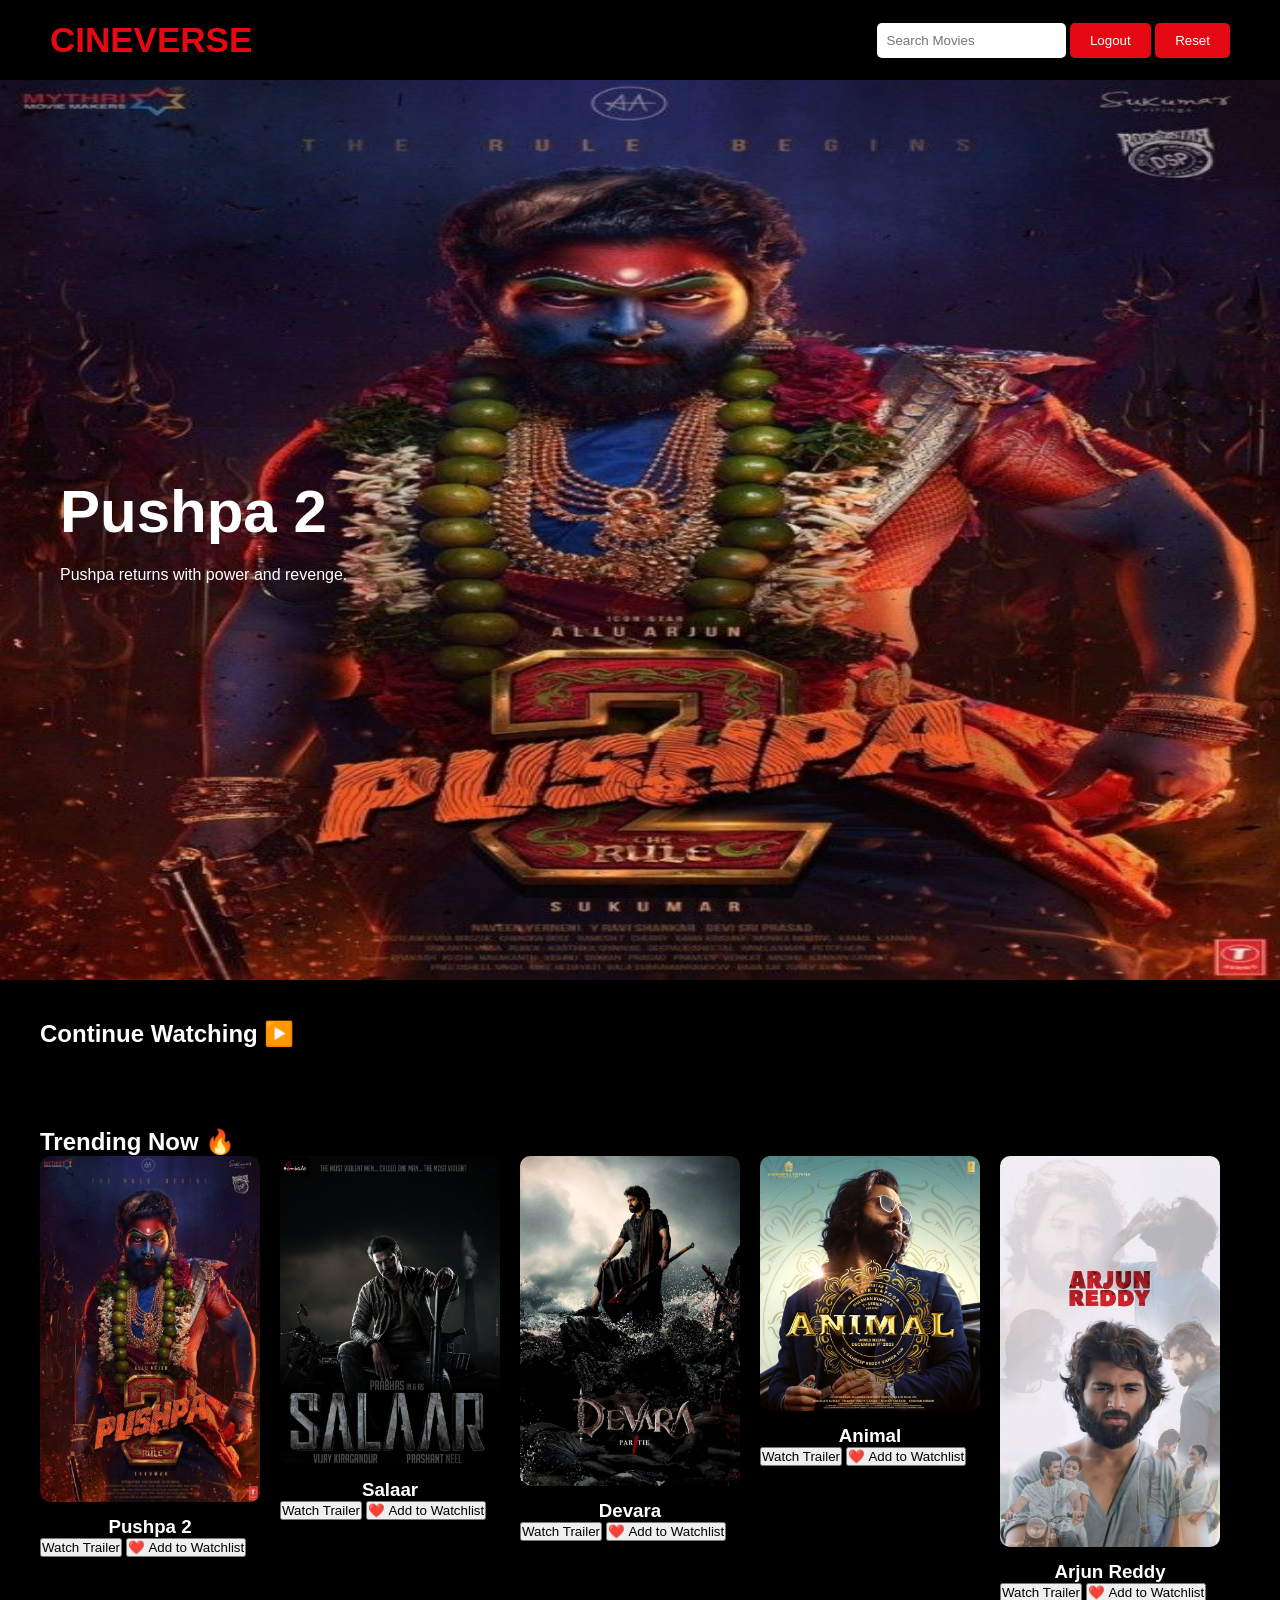
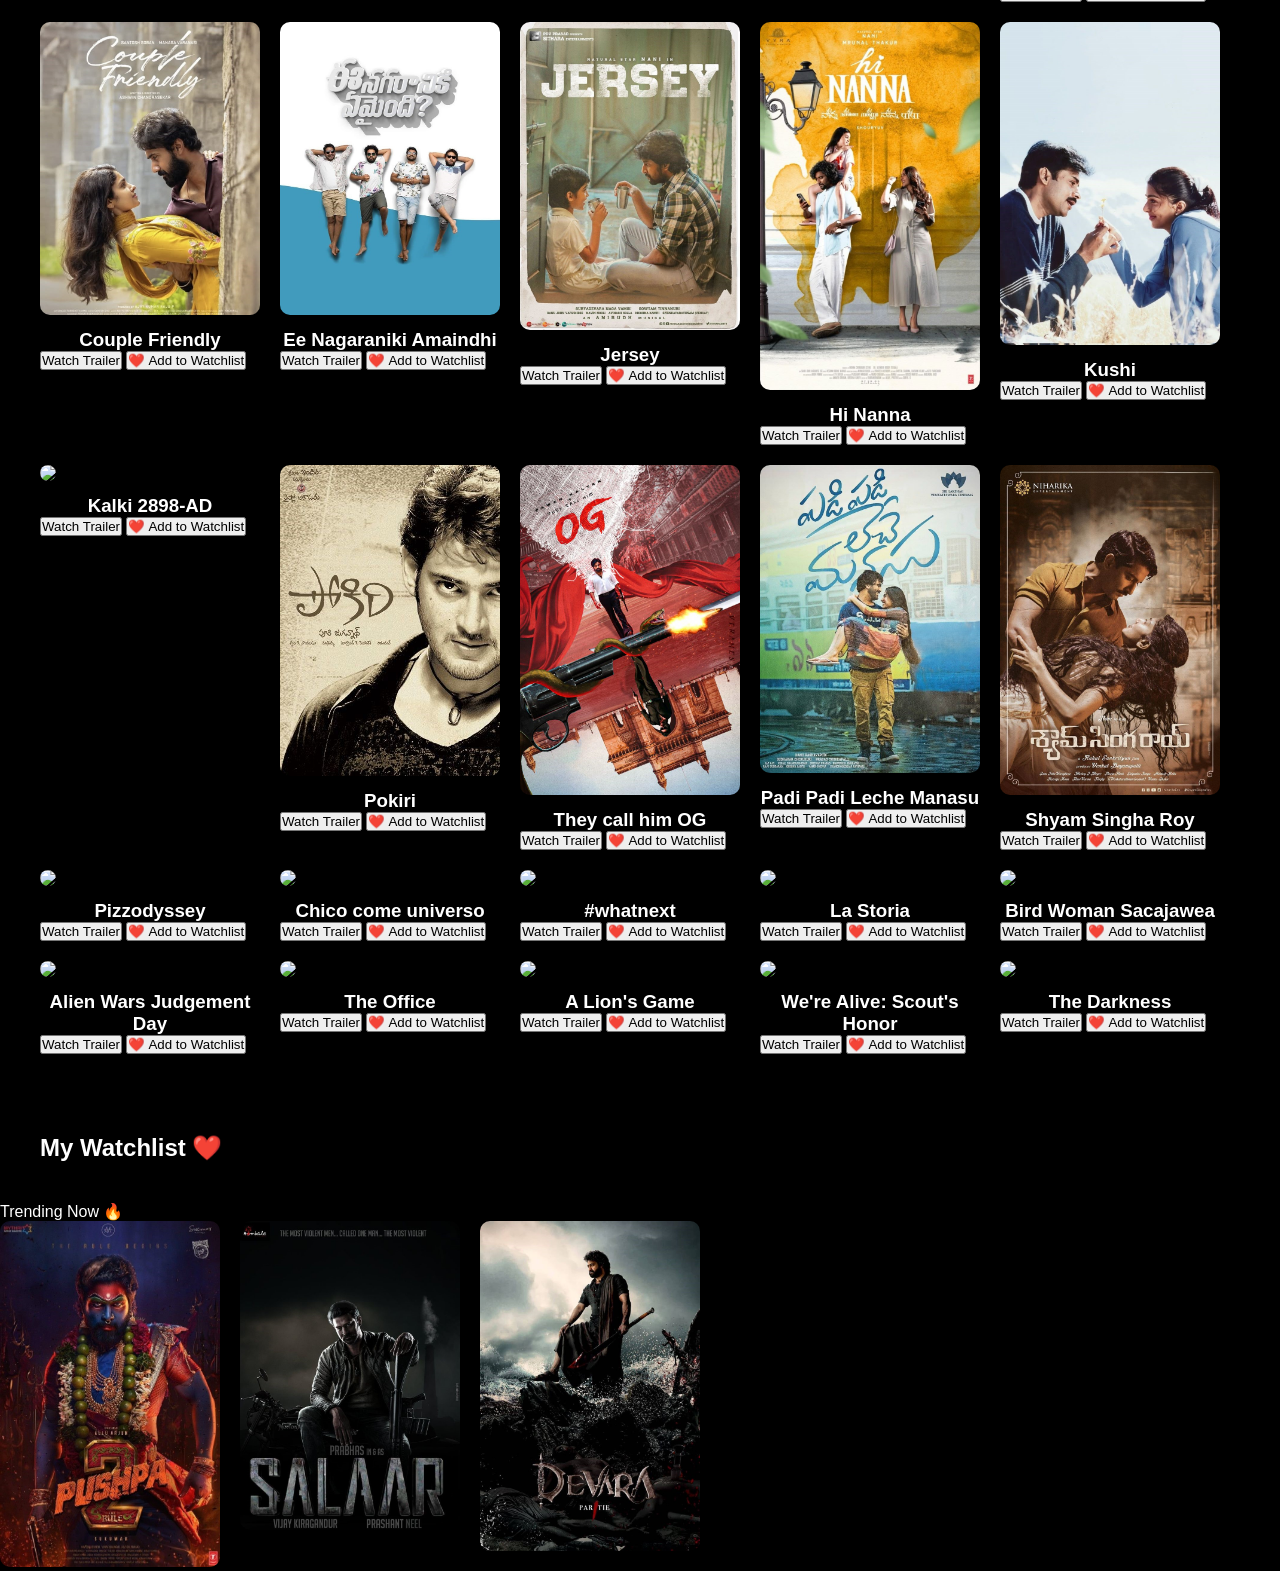
==== home.html @ da8fd71d "Add files via upload" ====
<!DOCTYPE html>
<html lang="en">

<head>

<meta charset="UTF-8">

<meta name="viewport"
content="width=device-width, initial-scale=1.0">

<title>CINEVERSE Home</title>

<link rel="stylesheet"
href="home.css">

</head>

<body>

<!-- NAVBAR -->

<nav class="navbar">

<h1 class="logo">

CINEVERSE

</h1>

<div>

<input
type="text"

placeholder="Search Movies"

class="search-box"

id="searchInput"

onkeyup="searchMovies()">

<button
class="logout-btn"

onclick="logout()">

Logout

</button>

<button
onclick="resetData()"

class="logout-btn">

Reset

</button>

</div>

</nav>

<!-- HERO -->

<section
class="hero"

id="heroBanner">

<div class="hero-content">

<h1 id="heroTitle">

Pushpa 2

</h1>

<p id="heroDescription">

Power. Revenge. Action.

</p>

</div>

</section>

<section class="movies-section">

<h2>

Continue Watching ▶️

</h2>

<div
class="movies-container"

id="continueContainer">

</div>

</section>

<!-- MOVIES -->

<section class="movies-section">

<h2>
    
    Trending Now 🔥

</h2>

<div
class="movies-container"

id="moviesContainer">

</div>

</section>


<section class="movies-section">

<h2>My Watchlist ❤️</h2>

<div
class="movies-container"
id="watchlistContainer">

</div>

</section>Trending Now 🔥

</h2>

<div class="movies-container">

<div class="movie-card">

<img
src="images/pushpa 2.jpg">

</div>

<div class="movie-card">

<img
src="images/salaar.jpg">

</div>

<div class="movie-card">

<img
src="images/devara.jpg">

</div>

</div>

</section>

<script src="script.js"></script>

<!-- TRAILER POPUP -->

<div
id="trailerPopup"

class="trailer-popup">

<div class="trailer-content">

<span
class="close-btn"

onclick="closeTrailer()">

✖

</span>

<iframe
id="trailerVideo"

width="800"
height="450"

src=""

frameborder="0"

allowfullscreen>

</iframe>

</div>

</div>

</body>
</html>
---- home.css ----
*{

margin:0;
padding:0;
box-sizing:border-box;

font-family:Arial;
}

body{

background:black;

color:white;
}

/* NAVBAR */

.navbar{

display:flex;

justify-content:space-between;

align-items:center;

padding:20px 50px;

background:black;
}

/* LOGO */

.logo{

color:#e50914;

font-size:35px;
}

/* SEARCH */

.search-box{

padding:10px;

border:none;

border-radius:5px;
}

/* LOGOUT */

.logout-btn{

padding:10px 20px;

background:#e50914;

border:none;

color:white;

border-radius:5px;

cursor:pointer;
}

/* HERO */
.hero{

height:100vh;

width:100%;

display:flex;

align-items:center;

padding-left:60px;

color:white;

background-size:100% 100%;

background-position:center;

background-repeat:no-repeat;

transition:1s;
}
/* HERO CONTENT */

.hero-content{

max-width:500px;
}

/* TITLE */

.hero-content h1{

font-size:60px;

margin-bottom:20px;
}

/* BUTTON */

.watch-btn{

padding:14px 30px;

background:#e50914;

border:none;

border-radius:5px;

color:white;

cursor:pointer;
}

/* MOVIES */

.movies-section{

padding:40px;
}

/* MOVIE CONTAINER */

.movies-container{

display:flex;

gap:20px;

flex-wrap:wrap;
}

/* CARD */

.movie-card{

width:220px;
}
.movie-card h3{

margin-top:10px;

text-align:center;

color:white;
}

.movie-card img{

width:100%;

border-radius:10px;
}
/* TRAILER POPUP */

.trailer-popup{

position:fixed;

top:0;
left:0;

width:100%;
height:100vh;

background:
rgba(0,0,0,0.9);

display:none;

justify-content:center;

align-items:center;

z-index:1000;
}

.trailer-content{

position:relative;
}

.close-btn{

position:absolute;

top:-40px;

right:0;

color:white;

font-size:30px;

cursor:pointer;
}

/* TRAILER POPUP */

.trailer-popup{

position:fixed;

top:0;
left:0;

width:100%;

height:100vh;

background:rgba(0,0,0,0.9);

display:none;

justify-content:center;

align-items:center;

z-index:9999;
}

.trailer-content{

position:relative;
}

.close-btn{

position:absolute;

top:-40px;

right:0;

font-size:35px;

color:white;

cursor:pointer;
}
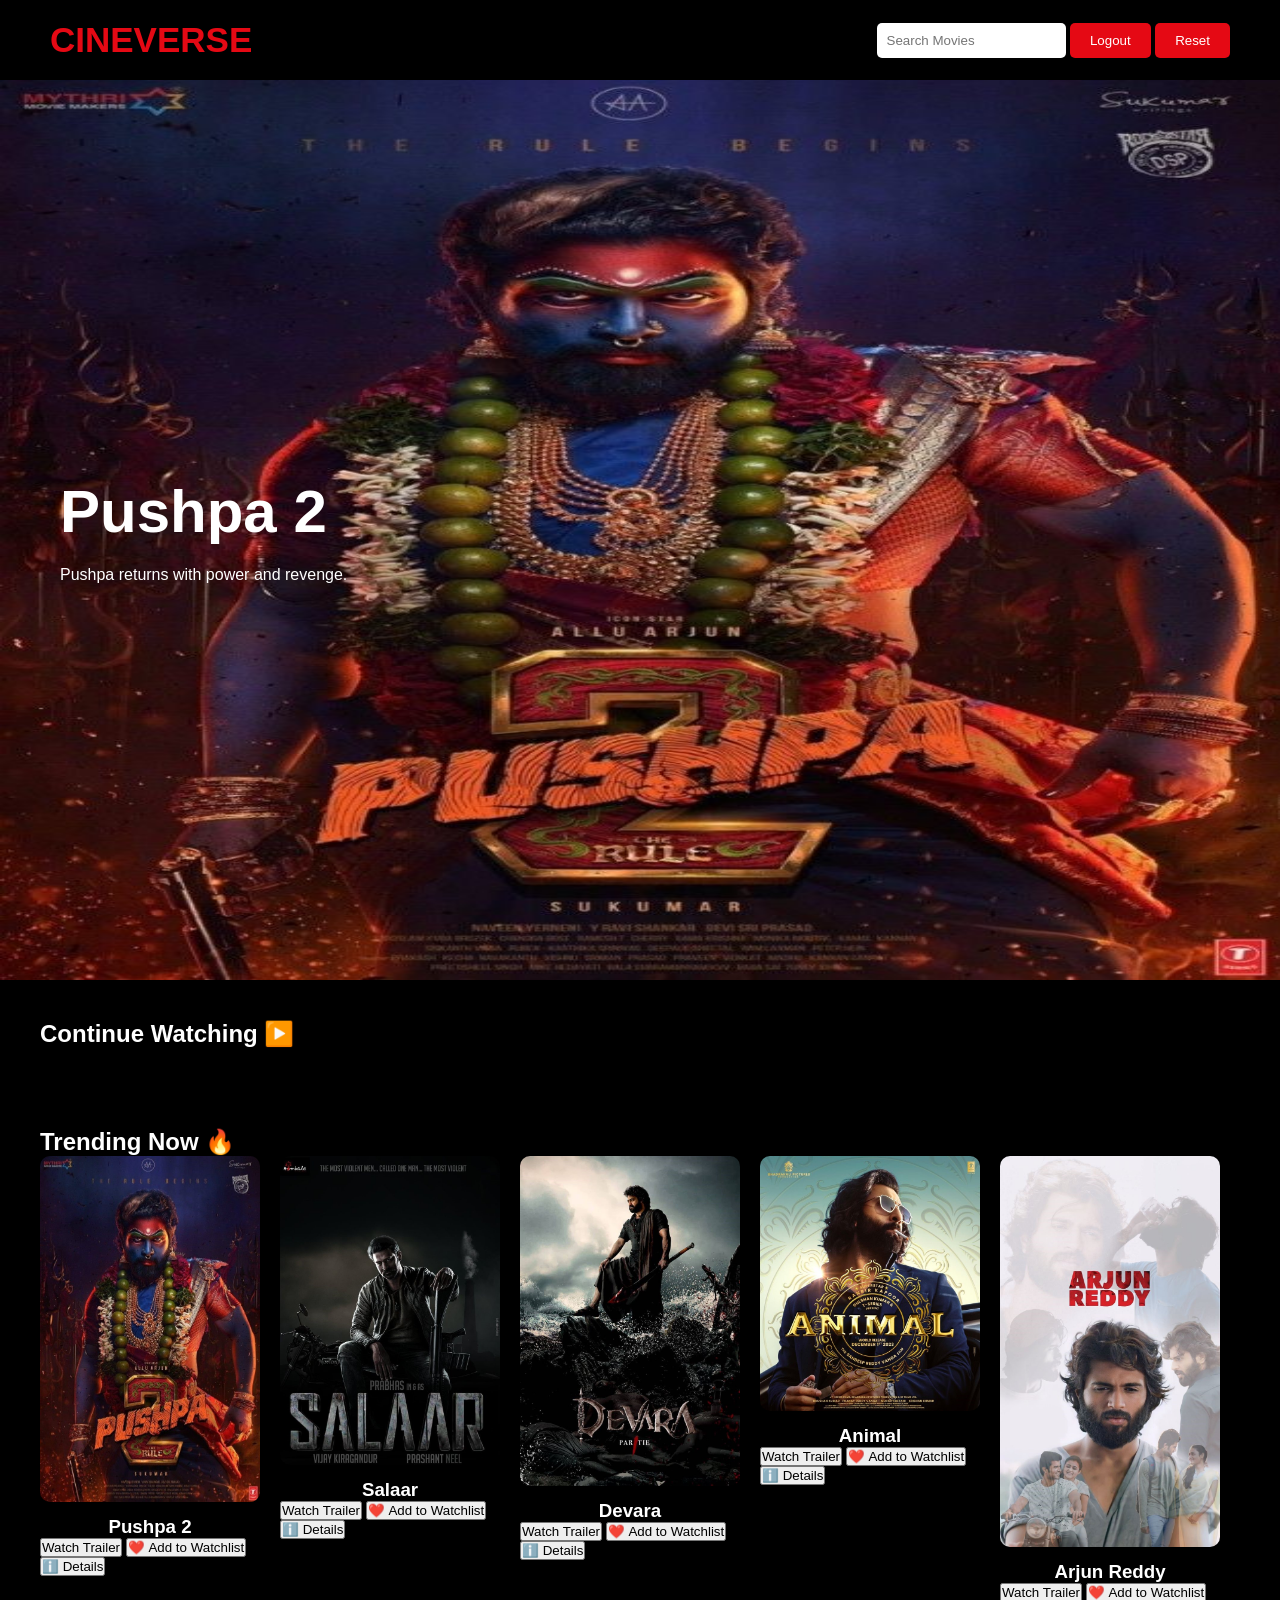
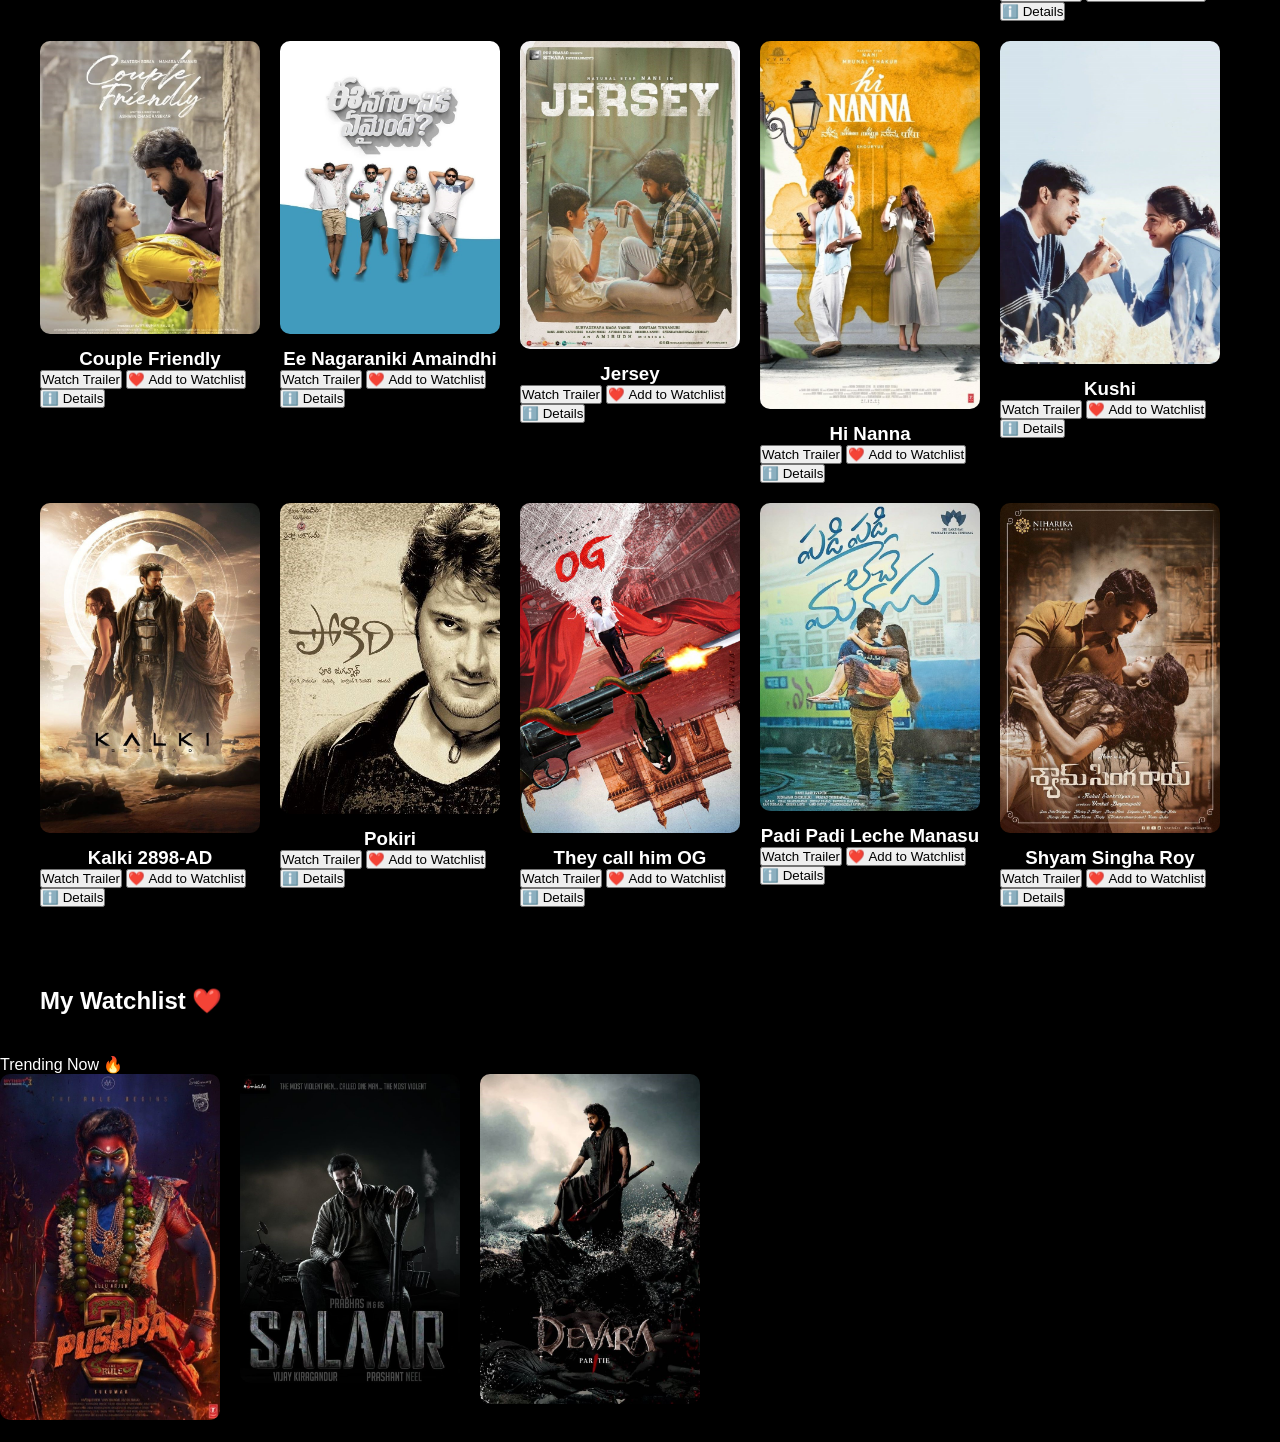
==== commit ff6e3323: "Update home.html" ====
--- a/home.html
+++ b/home.html
@@ -202,6 +202,33 @@
 </div>
 
 </div>
-
+<div id="detailsPopup" class="details-popup">
+
+<div class="details-content">
+
+<span
+class="close-btn"
+onclick="closeDetails()"
+>
+
+✖
+
+</span>
+
+<img id="detailsImage">
+
+<h2 id="detailsTitle"></h2>
+
+<p id="detailsRating"></p>
+
+<p id="detailsYear"></p>
+
+<p id="detailsGenre"></p>
+
+<p id="detailsDesc"></p>
+
+</div>
+
+</div>
 </body>
-</html>+</html>
--- a/home.css
+++ b/home.css
@@ -247,4 +247,45 @@
 color:white;
 
 cursor:pointer;
-}+}
+
+#trailerPopup{
+
+position:fixed;
+top:0;
+left:0;
+
+width:100%;
+height:100%;
+
+background:rgba(0,0,0,0.9);
+
+display:none;
+
+justify-content:center;
+align-items:center;
+
+z-index:9999;
+
+}
+
+#trailerVideo{
+
+width:90%;
+max-width:900px;
+
+height:500px;
+
+border-radius:15px;
+
+}
+@media(max-width:768px){
+
+#trailerVideo{
+
+width:95%;
+height:250px;
+
+}
+
+}
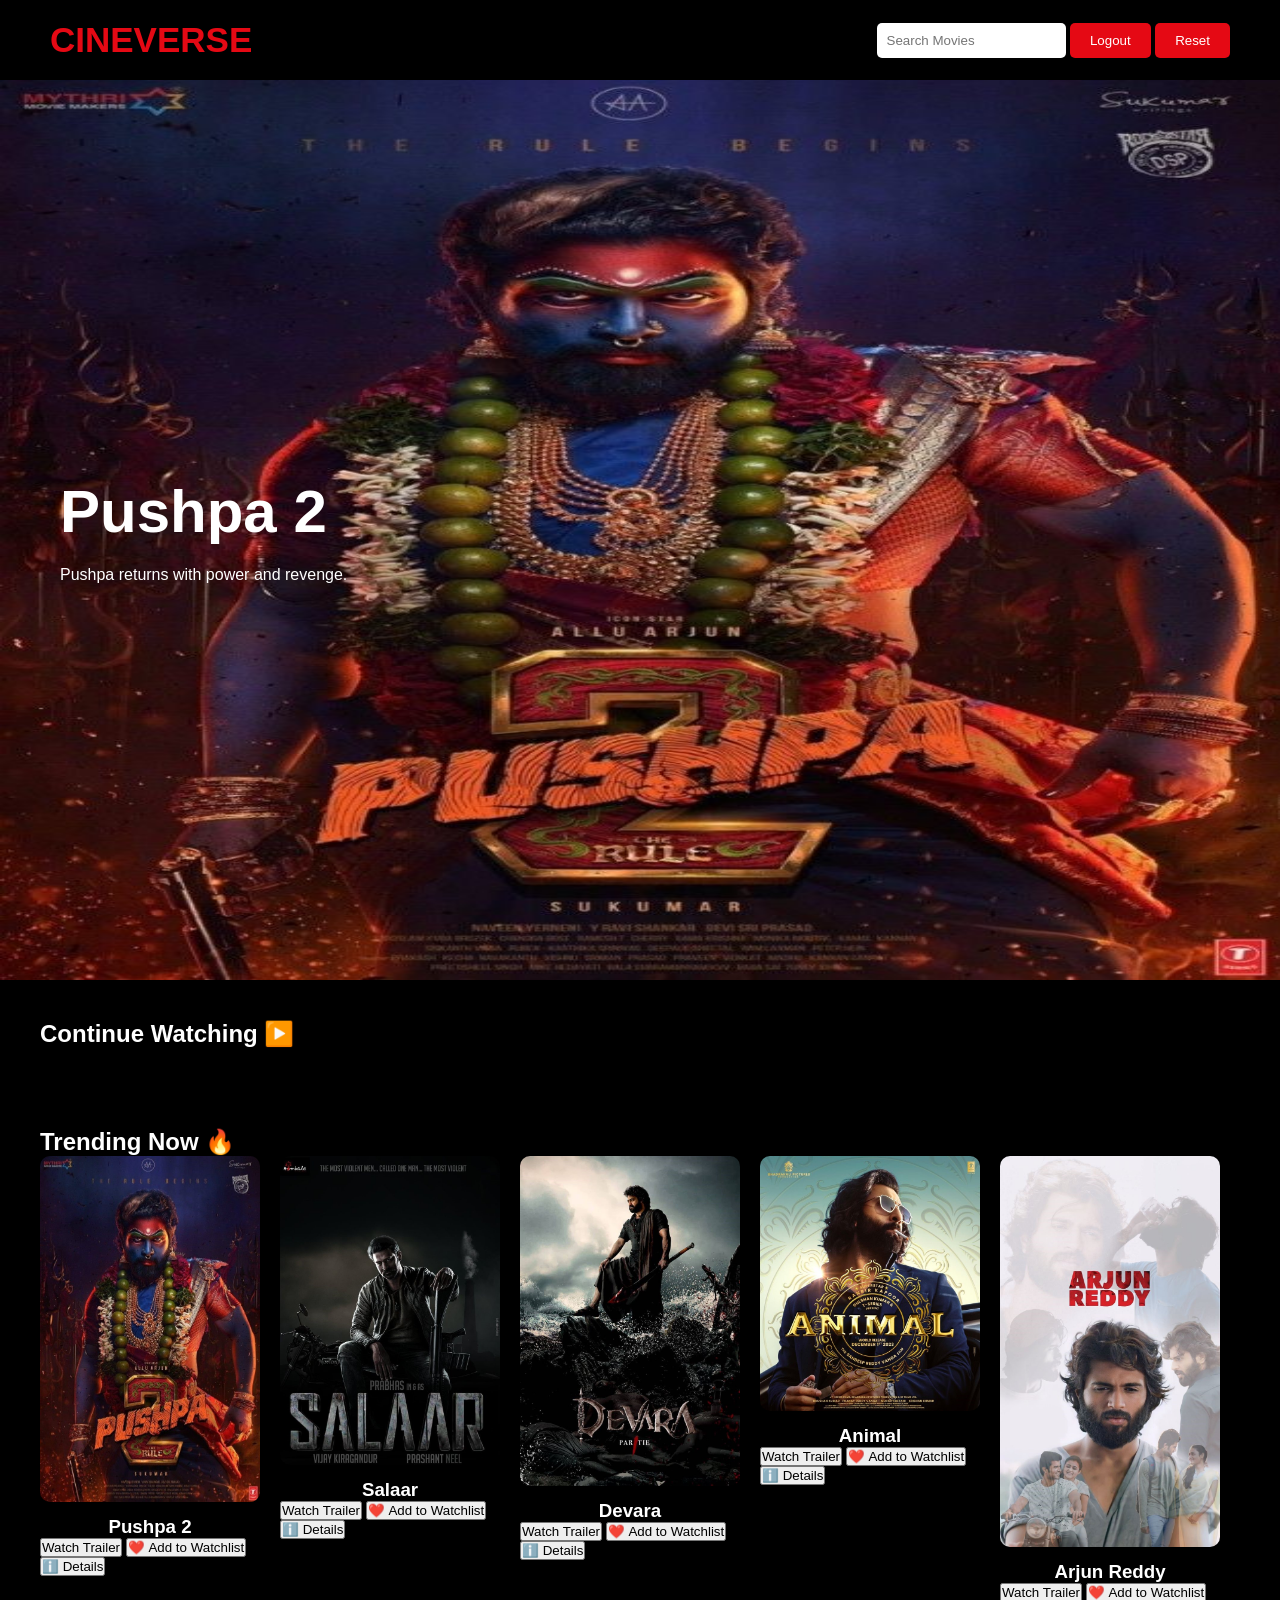
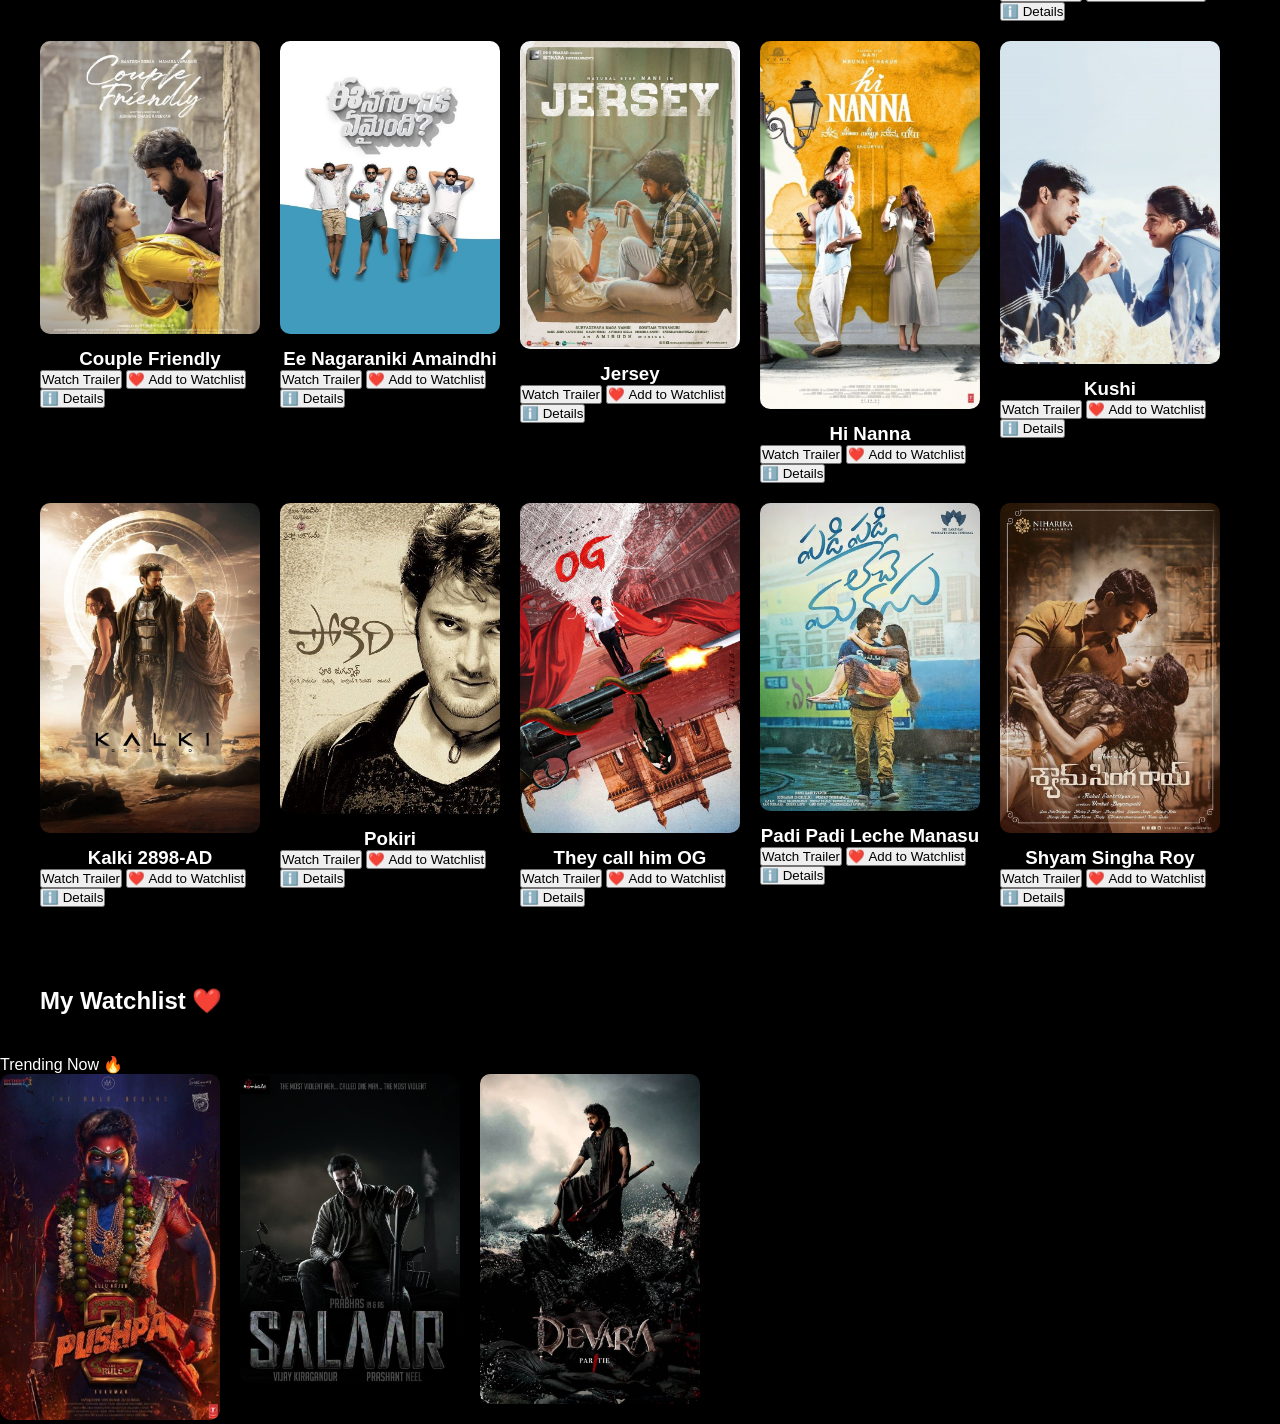
==== commit ad2660e1: "Update home.html" ====
--- a/home.html
+++ b/home.html
@@ -226,6 +226,14 @@
 <p id="detailsGenre"></p>
 
 <p id="detailsDesc"></p>
+    <button
+id="detailsRemoveBtn"
+onclick="removeFromWatchlistFromPopup()"
+>
+
+❌ Remove from Watchlist
+
+</button>
 
 </div>
 
--- a/home.css
+++ b/home.css
@@ -289,3 +289,63 @@
 }
 
 }
+.details-popup{
+
+display:none;
+
+position:fixed;
+
+top:0;
+left:0;
+
+width:100%;
+height:100%;
+
+background:rgba(0,0,0,0.9);
+
+justify-content:center;
+align-items:center;
+
+z-index:9999;
+
+}
+
+.details-content{
+
+background:#111;
+
+padding:25px;
+
+border-radius:15px;
+
+text-align:center;
+
+color:white;
+
+width:350px;
+
+max-width:90%;
+
+}
+
+.details-content img{
+
+width:220px;
+
+border-radius:10px;
+
+margin-bottom:15px;
+
+}
+
+.close-btn{
+
+float:right;
+
+font-size:24px;
+
+cursor:pointer;
+
+color:red;
+
+}
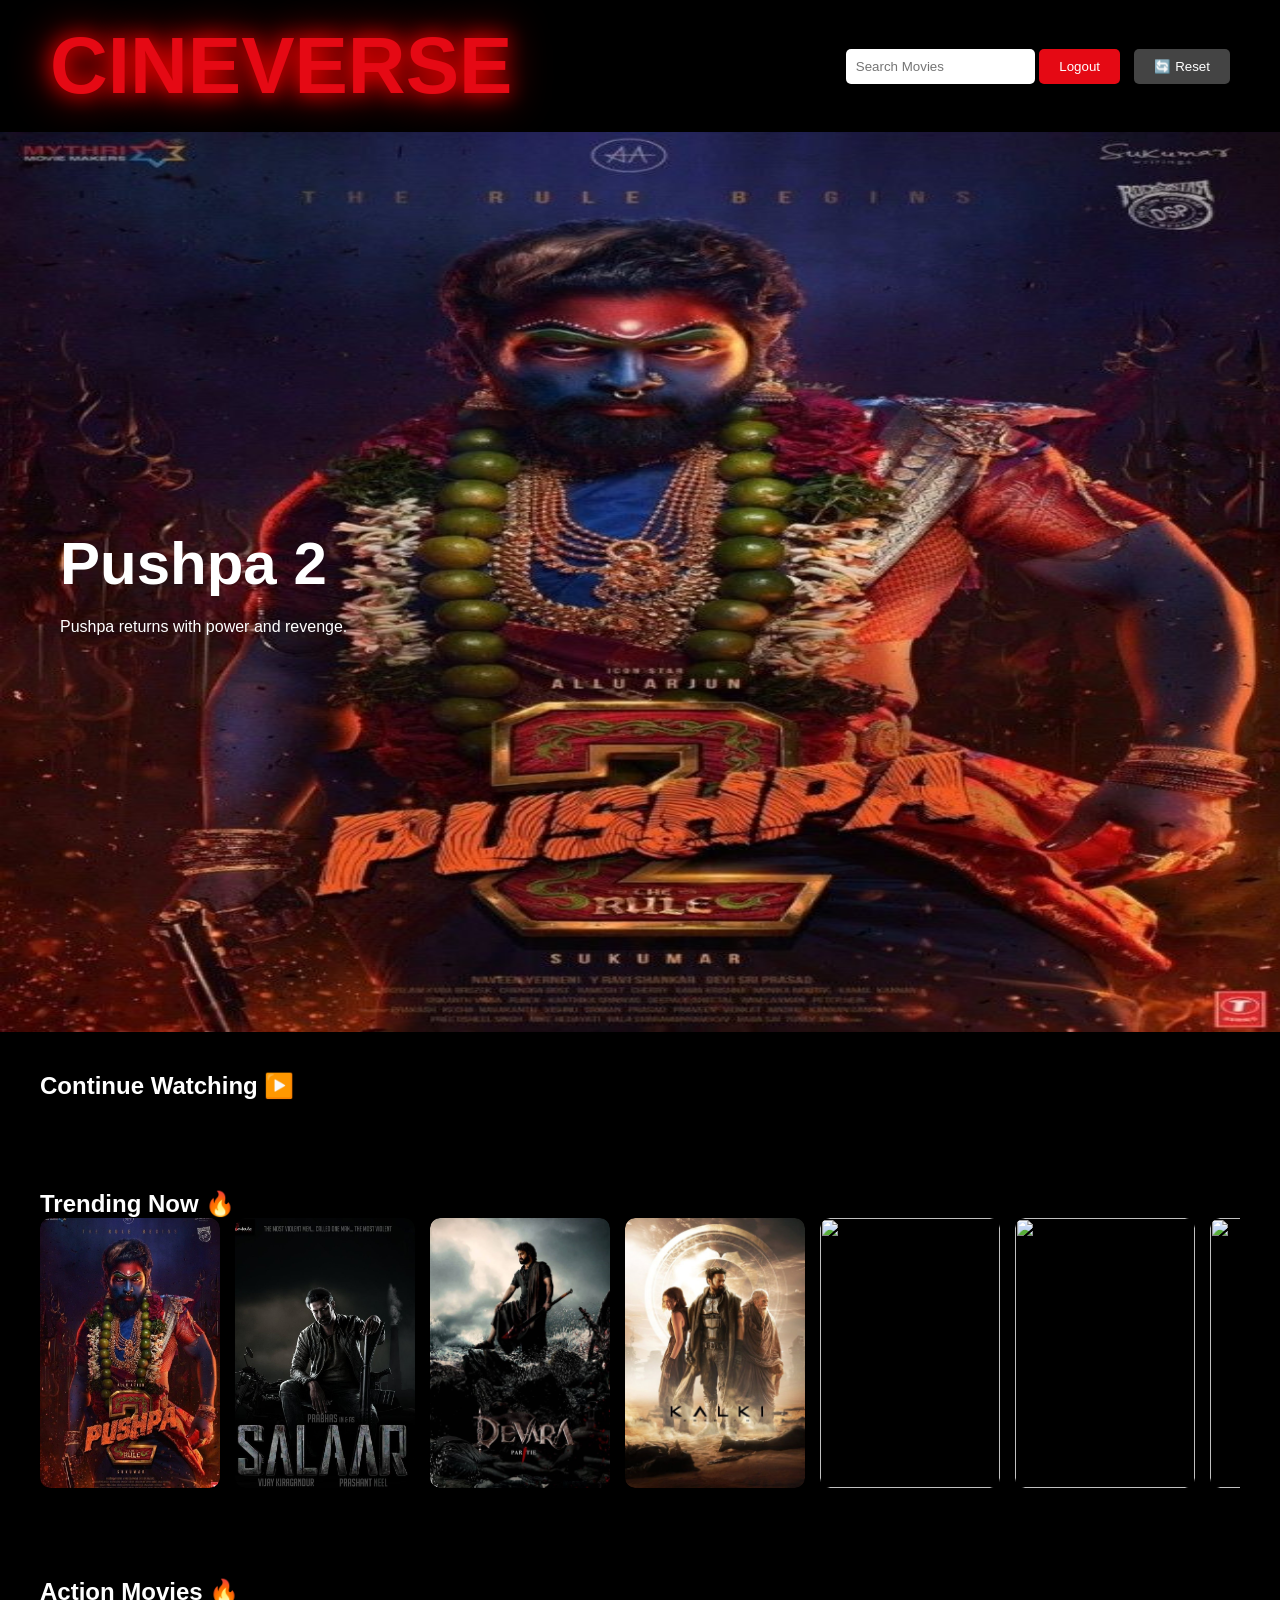
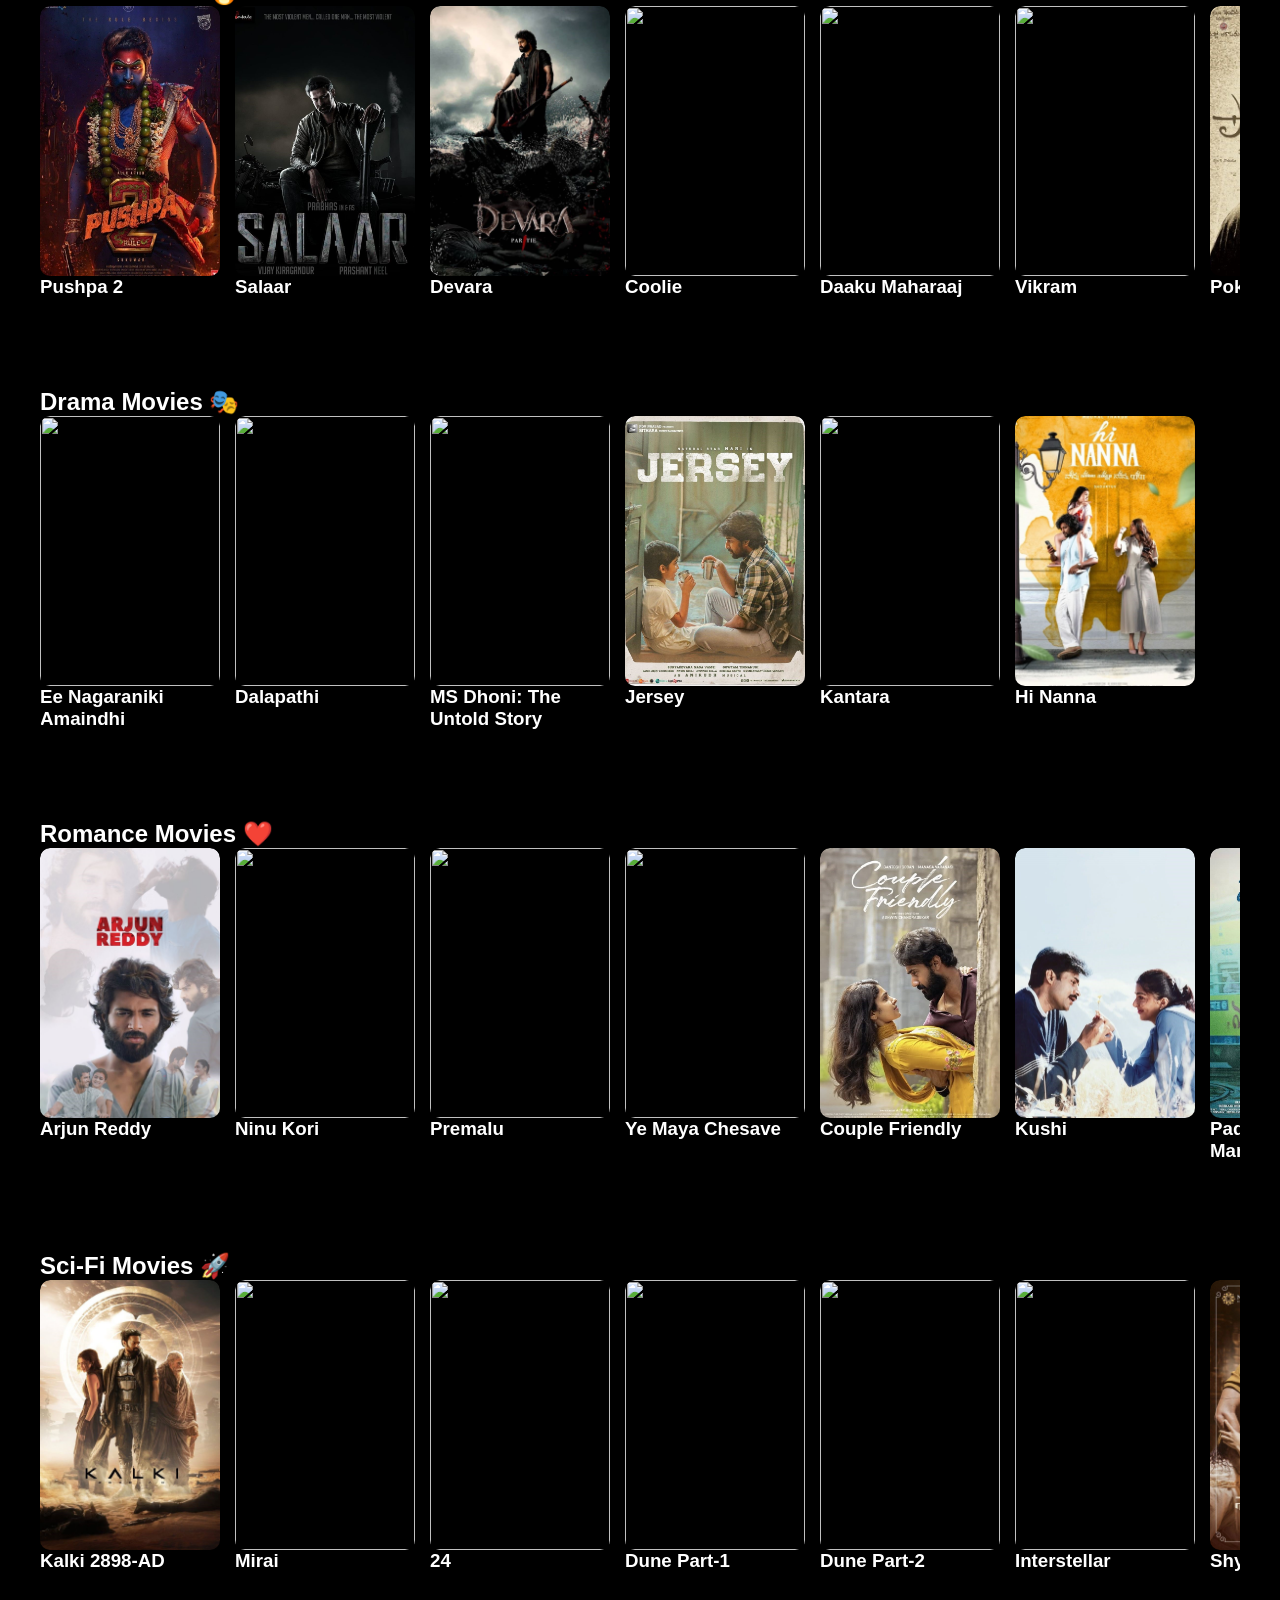
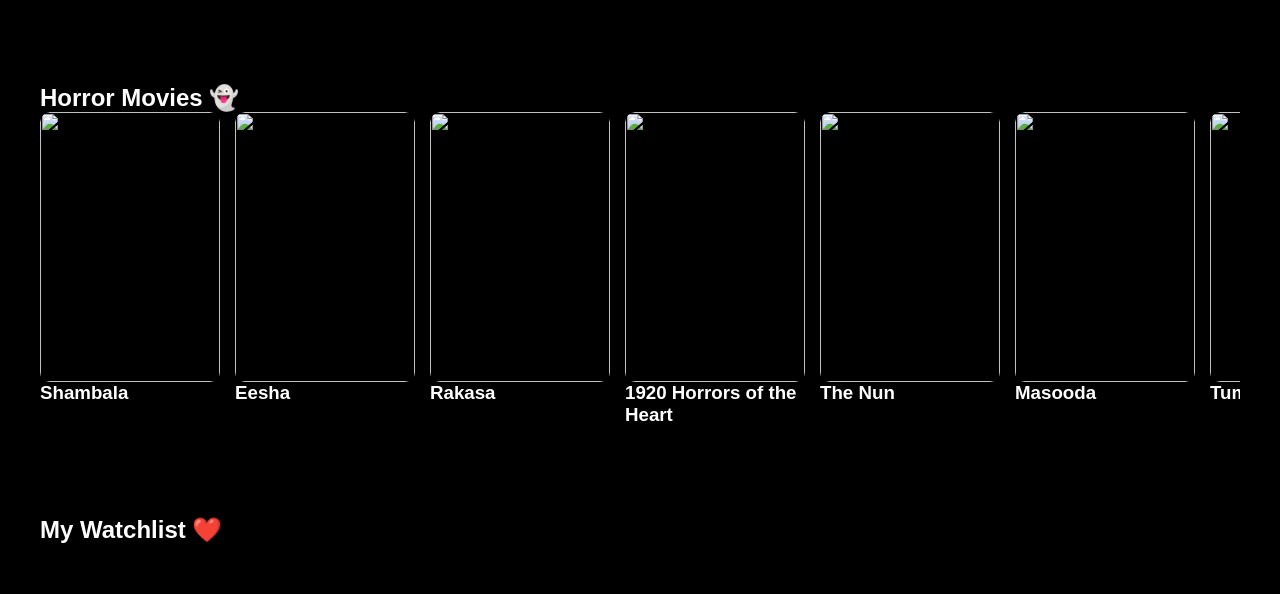
==== commit c2bc52f6: "Add files via upload" ====
--- a/home.html
+++ b/home.html
@@ -52,9 +52,9 @@
 <button
 onclick="resetData()"
 
-class="logout-btn">
-
-Reset
+class="reset-btn">
+
+🔄 Reset
 
 </button>
 
@@ -108,21 +108,82 @@
 
 <section class="movies-section">
 
-<h2>
-    
-    Trending Now 🔥
-
-</h2>
-
-<div
-class="movies-container"
-
+<h2>Trending Now 🔥</h2>
+
+<div
+class="movies-container"
 id="moviesContainer">
 
 </div>
 
 </section>
 
+<section class="movies-section">
+
+<h2>Action Movies 🔥</h2>
+
+<div
+class="movies-container"
+
+id="actionContainer">
+
+</div>
+
+</section>
+
+
+<section class="movies-section">
+
+<h2>Drama Movies 🎭</h2>
+
+<div
+class="movies-container"
+
+id="dramaContainer">
+
+</div>
+
+</section>
+
+<section class="movies-section">
+
+<h2>Romance Movies ❤️</h2>
+
+<div
+class="movies-container"
+
+id="romanceContainer">
+
+</div>
+
+</section>
+
+<section class="movies-section">
+
+<h2>Sci-Fi Movies 🚀</h2>
+
+<div
+class="movies-container"
+
+id="scifiContainer">
+
+</div>
+
+</section>
+
+
+<section class="movies-section">
+
+<h2>Horror Movies 👻</h2>
+
+<div
+class="movies-container"
+
+id="horrorContainer">
+
+</div>
+
+</section>
 
 <section class="movies-section">
 
@@ -134,39 +195,10 @@
 
 </div>
 
-</section>Trending Now 🔥
-
-</h2>
-
-<div class="movies-container">
-
-<div class="movie-card">
-
-<img
-src="images/pushpa 2.jpg">
-
-</div>
-
-<div class="movie-card">
-
-<img
-src="images/salaar.jpg">
-
-</div>
-
-<div class="movie-card">
-
-<img
-src="images/devara.jpg">
-
-</div>
-
-</div>
-
-</section>
+</section>
+
 
 <script src="script.js"></script>
-
 <!-- TRAILER POPUP -->
 
 <div
@@ -202,41 +234,52 @@
 </div>
 
 </div>
-<div id="detailsPopup" class="details-popup">
-
-<div class="details-content">
+
+<div
+id="moviePopup"
+
+class="movie-popup">
+
+<div class="popup-content">
 
 <span
 class="close-btn"
-onclick="closeDetails()"
->
+
+onclick="closeMoviePopup()">
 
 ✖
 
 </span>
 
-<img id="detailsImage">
-
-<h2 id="detailsTitle"></h2>
-
-<p id="detailsRating"></p>
-
-<p id="detailsYear"></p>
-
-<p id="detailsGenre"></p>
-
-<p id="detailsDesc"></p>
-    <button
-id="detailsRemoveBtn"
-onclick="removeFromWatchlistFromPopup()"
->
-
-❌ Remove from Watchlist
-
-</button>
-
-</div>
-
-</div>
+<img
+id="popupPoster"
+
+src=""
+
+alt="Movie Poster">
+
+<h2 id="popupTitle"></h2>
+
+<p id="popupRating"></p>
+
+<p id="popupYear"></p>
+
+<p id="popupDescription"></p>
+
+<button
+id="popupTrailer">
+
+▶ Watch Trailer
+
+</button>
+<button id="popupWatchlist">
+
+❤️ Add Watchlist
+
+</button>
+</div>
+
+</div>
+
 </body>
-</html>
+</html>
--- a/home.css
+++ b/home.css
@@ -35,7 +35,12 @@
 
 color:#e50914;
 
-font-size:35px;
+font-size:80px;
+text-shadow:
+0 0 20px red,
+0 0 40px red;
+
+animation:zoom 2s ease;
 }
 
 /* SEARCH */
@@ -66,7 +71,34 @@
 cursor:pointer;
 }
 
+.reset-btn{
+
+padding:10px 20px;
+
+margin-left:10px;
+
+border:none;
+
+background-color:#444;
+
+color:white;
+
+border-radius:5px;
+
+cursor:pointer;
+
+transition:0.3s;
+}
+
+.reset-btn:hover{
+
+background-color:#666;
+
+transform:scale(1.05);
+}
+
 /* HERO */
+
 .hero{
 
 height:100vh;
@@ -135,32 +167,51 @@
 
 display:flex;
 
-gap:20px;
-
-flex-wrap:wrap;
+gap:15px;
+
+overflow-x:auto;
+
+scroll-behavior:smooth;
+
+padding-bottom:10px;
+}
+
+.movies-container::-webkit-scrollbar{
+
+display:none;
+
 }
 
 /* CARD */
 
 .movie-card{
 
-width:220px;
-}
-.movie-card h3{
-
-margin-top:10px;
-
-text-align:center;
-
-color:white;
+position:relative;
+
+min-width:180px;
+
+width:180px;
+
+overflow:hidden;
+
+border-radius:10px;
+
+flex-shrink:0;
 }
 
 .movie-card img{
 
 width:100%;
 
+height:270px;
+
+object-fit:cover;
+
+display:block;
+
 border-radius:10px;
 }
+
 /* TRAILER POPUP */
 
 .trailer-popup{
@@ -185,9 +236,26 @@
 z-index:1000;
 }
 
+#trailerVideo{
+
+width:800px;
+
+height:450px;
+
+max-width:95%;
+
+}
+
 .trailer-content{
 
 position:relative;
+
+display:flex;
+
+justify-content:center;
+
+align-items:center;
+
 }
 
 .close-btn{
@@ -205,20 +273,48 @@
 cursor:pointer;
 }
 
-/* TRAILER POPUP */
-
-.trailer-popup{
+.play-btn{
+
+padding:10px 20px;
+
+border:none;
+
+border-radius:20px;
+
+background:#e50914;
+
+color:white;
+
+cursor:pointer;
+
+margin-bottom:10px;
+}
+
+.watchlist-btn{
+
+padding:10px 20px;
+
+border:none;
+
+border-radius:20px;
+
+background:white;
+
+cursor:pointer;
+}
+.movie-popup{
 
 position:fixed;
 
 top:0;
+
 left:0;
 
 width:100%;
 
 height:100vh;
 
-background:rgba(0,0,0,0.9);
+background:rgba(0,0,0,0.8);
 
 display:none;
 
@@ -226,126 +322,172 @@
 
 align-items:center;
 
-z-index:9999;
-}
-
-.trailer-content{
+z-index:2000;
+}
+.close-btn{
+
+position:absolute;
+
+top:15px;
+
+right:20px;
+
+font-size:30px;
+
+font-weight:bold;
+
+color:white;
+
+cursor:pointer;
+
+transition:0.3s;
+
+}
+
+.close-btn:hover{
+
+color:#e50914;
+
+transform:scale(1.2);
+
+}
+.popup-content{
 
 position:relative;
-}
-
-.close-btn{
-
-position:absolute;
-
-top:-40px;
-
-right:0;
-
-font-size:35px;
-
-color:white;
-
-cursor:pointer;
-}
-
-#trailerPopup{
-
-position:fixed;
-top:0;
-left:0;
-
-width:100%;
-height:100%;
-
-background:rgba(0,0,0,0.9);
-
-display:none;
-
-justify-content:center;
-align-items:center;
-
-z-index:9999;
-
-}
-
-#trailerVideo{
-
-width:90%;
-max-width:900px;
-
-height:500px;
+
+background:#111;
+
+color:white;
+
+padding:30px;
+
+width:500px;
 
 border-radius:15px;
 
-}
-@media(max-width:768px){
-
-#trailerVideo{
-
-width:95%;
-height:250px;
-
-}
-
-}
-.details-popup{
-
-display:none;
-
-position:fixed;
-
-top:0;
-left:0;
-
-width:100%;
-height:100%;
-
-background:rgba(0,0,0,0.9);
-
-justify-content:center;
-align-items:center;
-
-z-index:9999;
-
-}
-
-.details-content{
-
-background:#111;
-
-padding:25px;
-
-border-radius:15px;
-
 text-align:center;
 
-color:white;
-
-width:350px;
-
-max-width:90%;
-
-}
-
-.details-content img{
-
-width:220px;
+box-shadow:0 0 30px rgba(229,9,20,0.5);
+
+animation:popupOpen 0.3s ease;
+
+}
+#popupTitle{
+
+color:#e50914;
+
+font-size:32px;
+
+margin-bottom:15px;
+
+}
+
+@keyframes popupOpen{
+
+from{
+
+transform:scale(0.8);
+
+opacity:0;
+
+}
+
+to{
+
+transform:scale(1);
+
+opacity:1;
+
+}
+
+}
+
+#popupTrailer{
+
+background:#e50914;
+
+color:white;
+
+border:none;
+
+padding:12px 20px;
+
+border-radius:8px;
+
+cursor:pointer;
+
+font-size:16px;
+
+margin-top:10px;
+
+transition:0.3s;
+
+}
+
+#popupWatchlist{
+
+background:#333;
+
+color:white;
+
+border:none;
+
+padding:12px 20px;
+
+border-radius:8px;
+
+cursor:pointer;
+
+font-size:16px;
+
+margin-top:10px;
+
+margin-left:10px;
+
+transition:0.3s;
+
+}
+
+#popupWatchlist:hover{
+
+background:#555;
+
+transform:scale(1.05);
+
+}
+#popupTrailer:hover{
+
+background:#ff1f1f;
+
+transform:scale(1.05);
+
+}
+
+#popupPoster{
+
+width:200px;
+
+height:300px;
+
+object-fit:cover;
+
+border-radius:12px;
+
+margin-bottom:15px;
+
+box-shadow:0 0 15px rgba(0,0,0,0.5);
+
+}
+
+.popup-image{
+
+width:200px;
+
+height:280px;
+
+object-fit:cover;
 
 border-radius:10px;
 
 margin-bottom:15px;
-
-}
-
-.close-btn{
-
-float:right;
-
-font-size:24px;
-
-cursor:pointer;
-
-color:red;
-
-}
+}
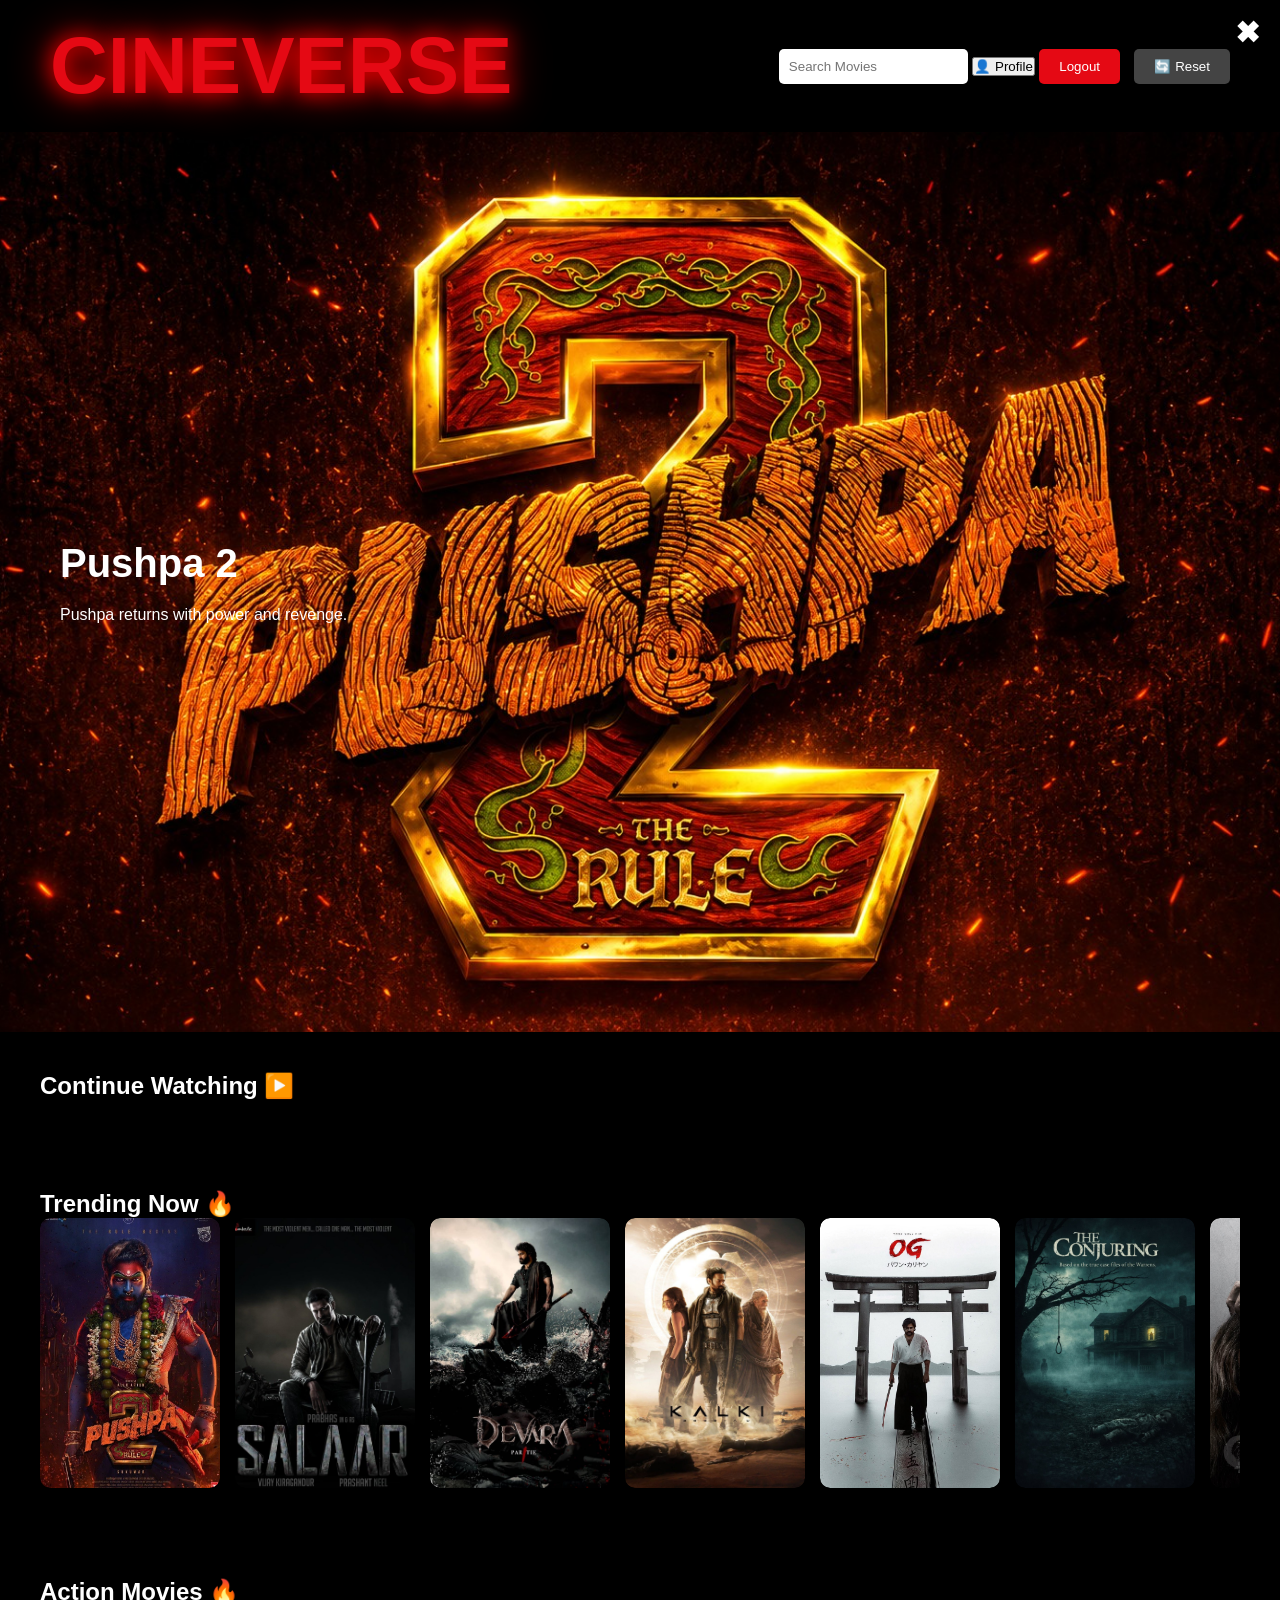
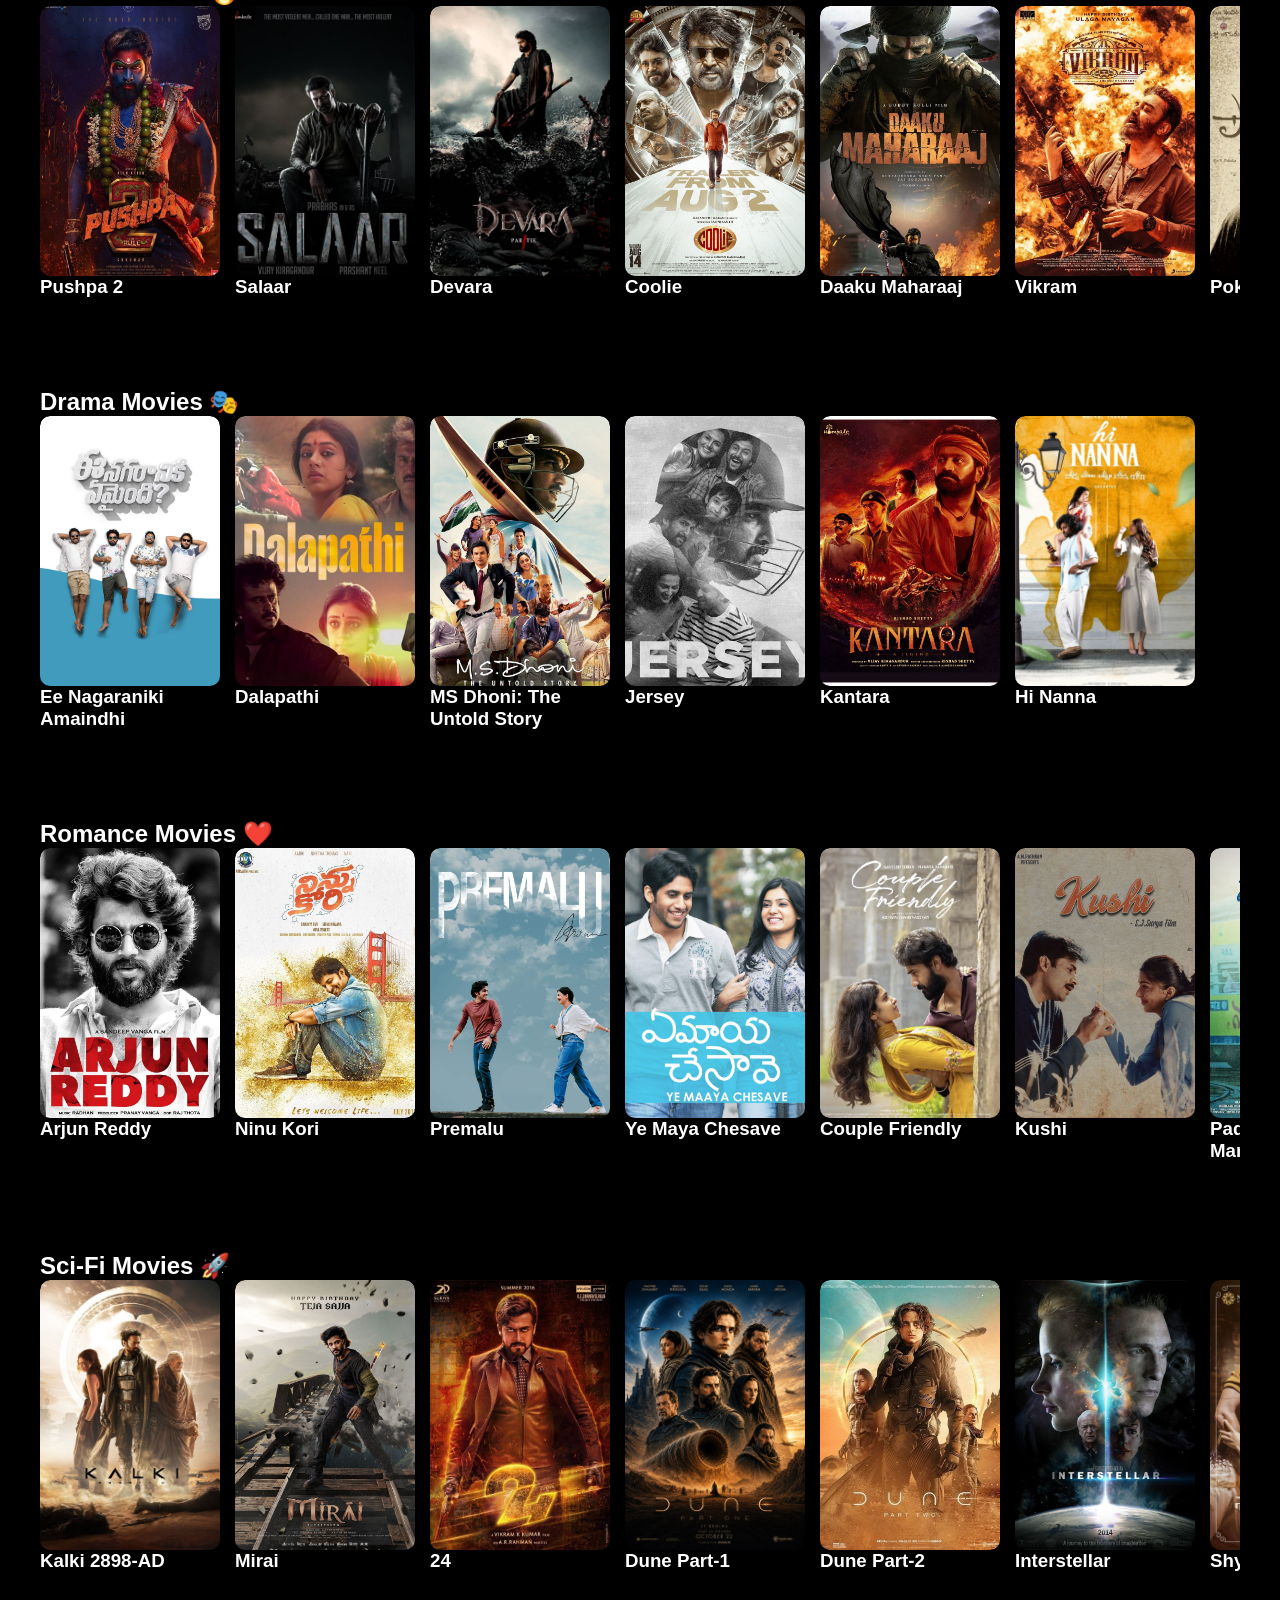
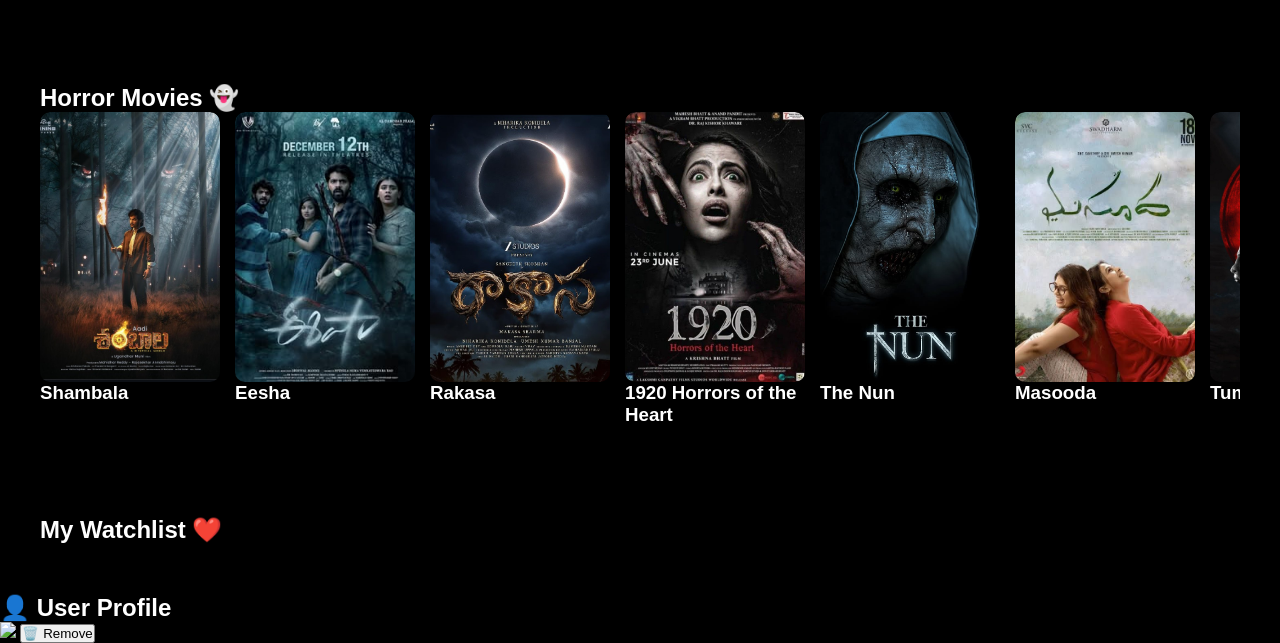
==== commit 36c50e9e: "Update home.html" ====
--- a/home.html
+++ b/home.html
@@ -41,6 +41,14 @@
 onkeyup="searchMovies()">
 
 <button
+class="profile-btn"
+onclick="showProfile()">
+
+👤 Profile
+
+</button>
+
+<button
 class="logout-btn"
 
 onclick="logout()">
@@ -281,5 +289,42 @@
 
 </div>
 
+<div id="profilePopup" class="profile-popup">
+
+  <div class="profile-content">
+
+    <span class="close-btn" onclick="closeProfile()">✖</span>
+
+    <h2>👤 User Profile</h2>
+    
+    <img
+id="profileImage"
+src="images/default-profile.png"
+onclick="document.getElementById('profileUpload').click()">
+
+<input
+type="file"
+id="profileUpload"
+accept="image/*"
+onchange="uploadProfile(event)"
+style="display:none;">
+    <button
+class="remove-profile-btn"
+onclick="removeProfilePic()">
+
+🗑️ Remove
+
+</button>
+
+    <p id="profileName"></p>
+
+    <p id="profileWatchlist"></p>
+
+    <p id="profileContinue"></p>
+
+  </div>
+
+</div>
+
 </body>
-</html>+</html>
--- a/home.css
+++ b/home.css
@@ -109,18 +109,34 @@
 
 align-items:center;
 
+justify-content:flex-start;
+
 padding-left:60px;
 
 color:white;
 
-background-size:100% 100%;
-
-background-position:center;
+background-size:cover;
+
+background-position:center center;
 
 background-repeat:no-repeat;
 
 transition:1s;
 }
+
+@media(max-width:768px){
+
+.hero{
+
+padding-left:20px;
+
+background-size:cover;
+
+background-position:center center;
+
+}
+
+}
 /* HERO CONTENT */
 
 .hero-content{
@@ -132,7 +148,7 @@
 
 .hero-content h1{
 
-font-size:60px;
+font-size:40px;
 
 margin-bottom:20px;
 }
@@ -490,4 +506,132 @@
 border-radius:10px;
 
 margin-bottom:15px;
-}+}
+
+@media(max-width:768px){
+
+.hero{
+
+height:35vh;
+
+width:100%;
+
+padding-left:0;
+
+justify-content:center;
+
+text-align:center;
+
+background-size:cover;
+
+background-position:center top;
+
+}
+
+.hero-content{
+
+max-width:90%;
+
+}
+
+.hero-content h1{
+
+font-size:36px;
+
+}
+
+.hero-content p{
+
+font-size:14px;
+
+}
+
+}
+
+/* FINAL MOBILE HERO FIX */
+
+@media (max-width: 768px){
+
+    .hero{
+        width: 100% !important;
+        height: 56.25vw !important;
+        min-height: 220px !important;
+        max-height: 320px !important;
+
+        padding-left: 0 !important;
+        margin: 0 !important;
+
+        background-size: cover !important;
+        background-position: center center !important;
+        background-repeat: no-repeat !important;
+
+        display: flex !important;
+        justify-content: center !important;
+        align-items: center !important;
+        text-align: center !important;
+    }
+
+    .hero-content{
+        max-width: 90% !important;
+    }
+
+    .hero-content h1{
+        font-size: 30px !important;
+    }
+
+    .hero-content p{
+        font-size: 14px !important;
+    }
+}
+/* MOBILE FINAL FIX */
+
+/* MOBILE FINAL FIX */
+
+html, body{
+    width: 100%;
+    overflow-x: hidden;
+}
+
+@media(max-width:768px){
+
+    .navbar{
+        width: 100%;
+        flex-direction: column;
+        align-items: center;
+        gap: 12px;
+        padding: 15px;
+    }
+
+    .logo{
+        font-size: 42px;
+        text-align: center;
+    }
+
+    .navbar div{
+        display: flex;
+        flex-direction: column;
+        align-items: center;
+        gap: 8px;
+        width: 100%;
+    }
+
+    .search-box{
+        width: 90%;
+    }
+
+    .logout-btn,
+    .reset-btn{
+        width: 120px;
+        margin-left: 0;
+    }
+
+    .hero{
+        width: 100%;
+        height: 56.25vw;
+        min-height: 220px;
+        max-height: 320px;
+        padding-left: 0;
+        background-size: cover;
+        background-position: center;
+    }
+}
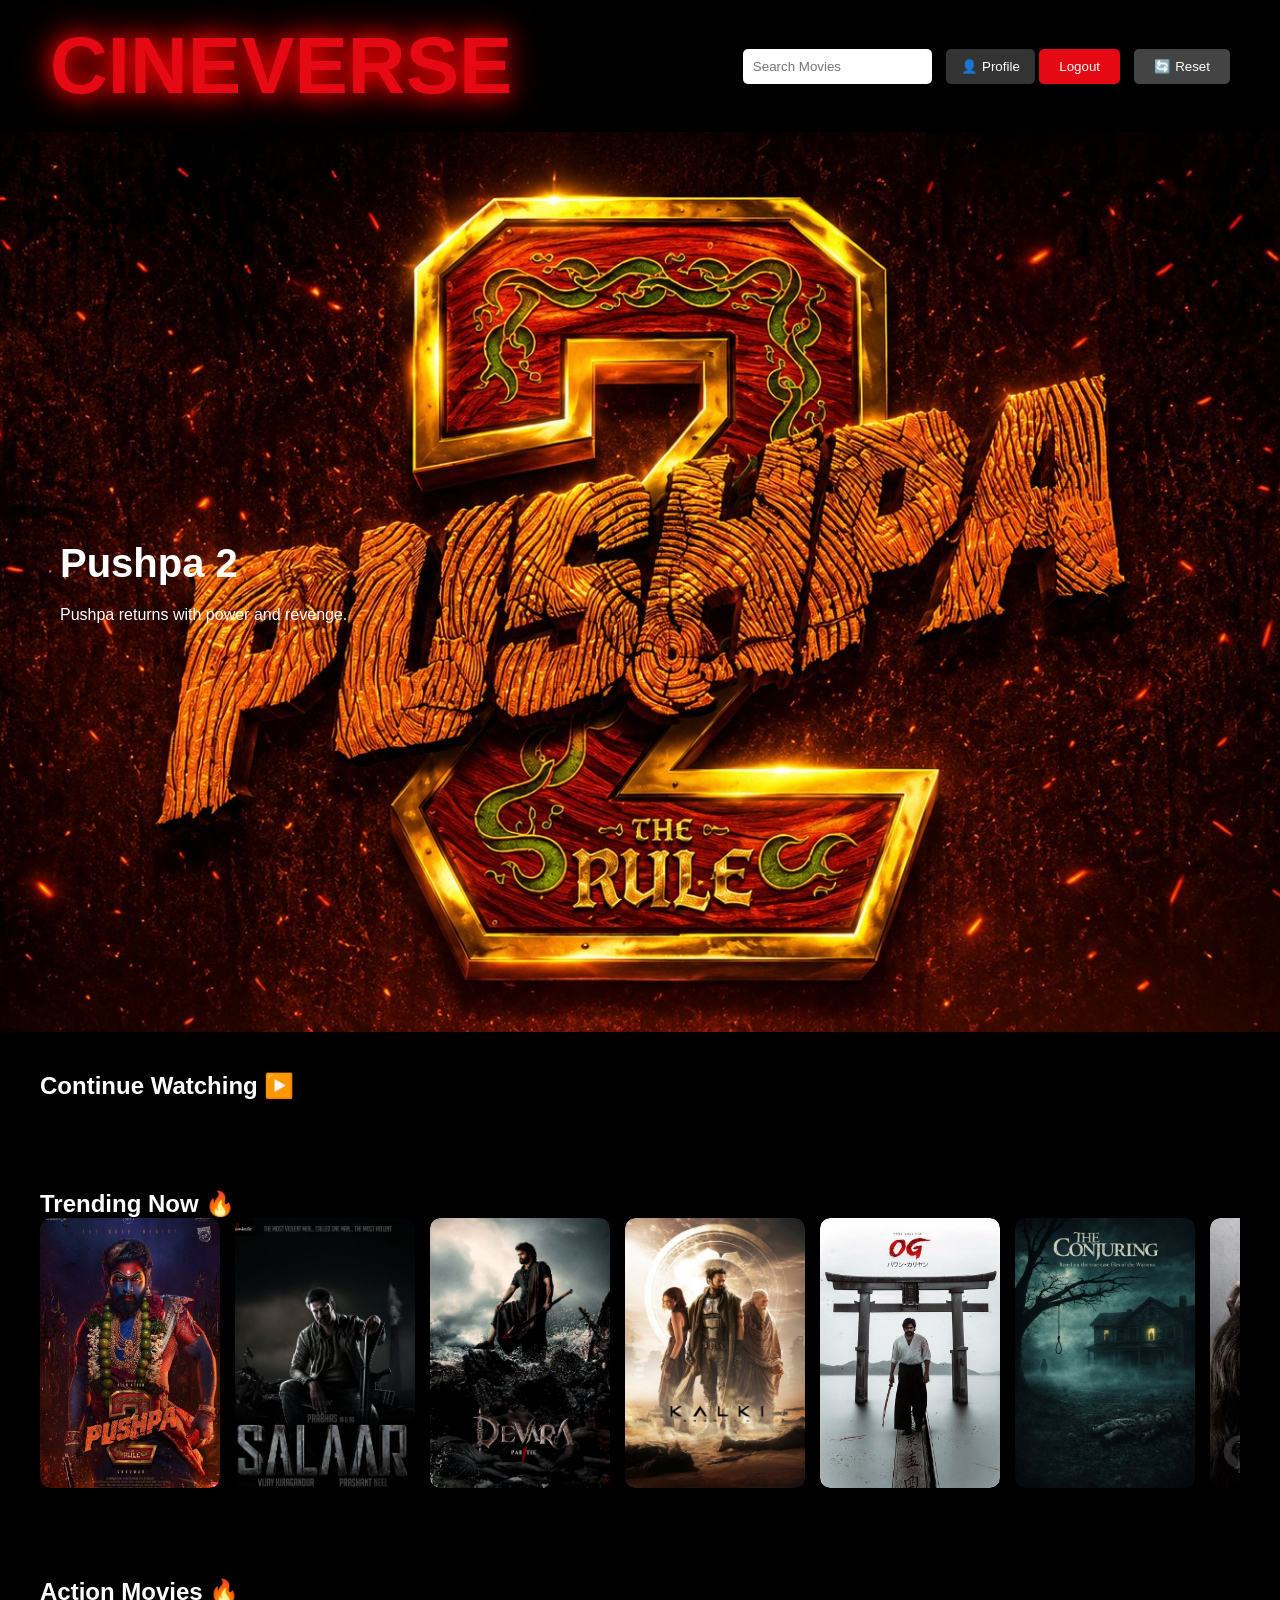
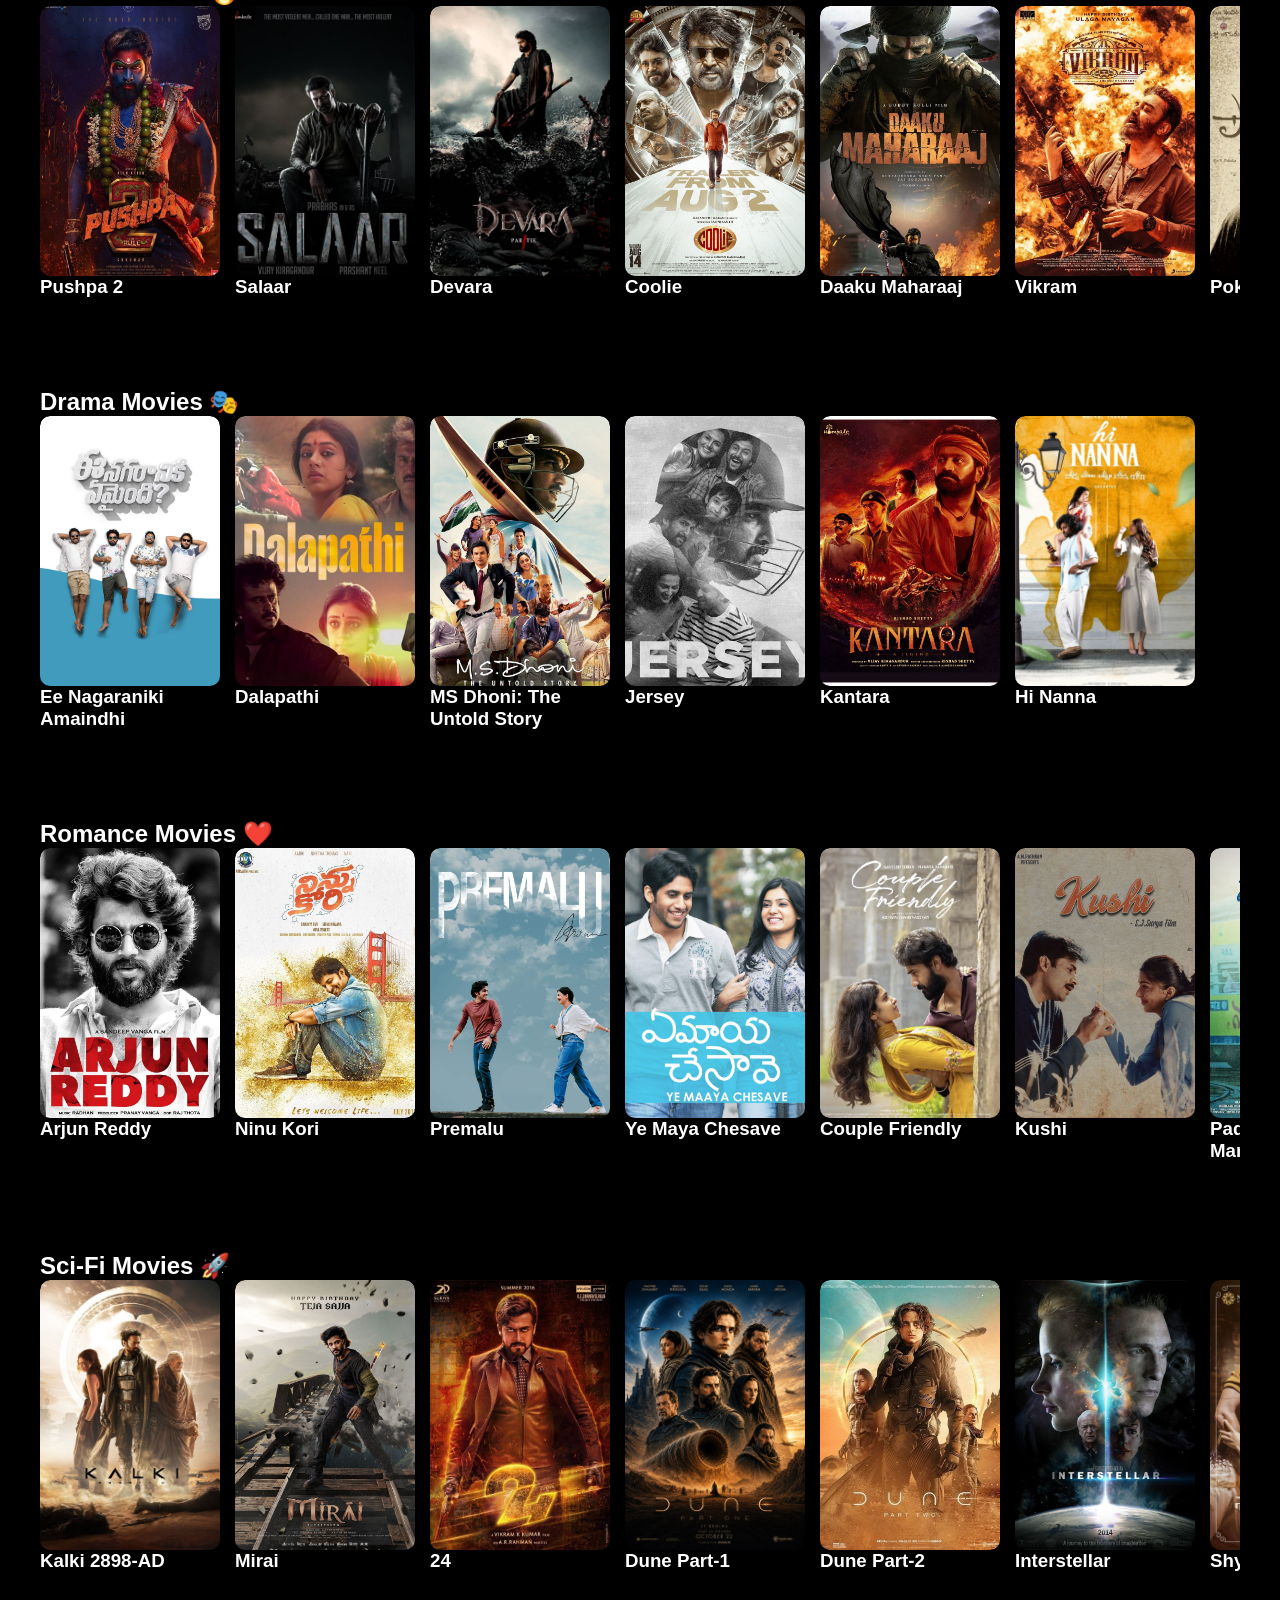
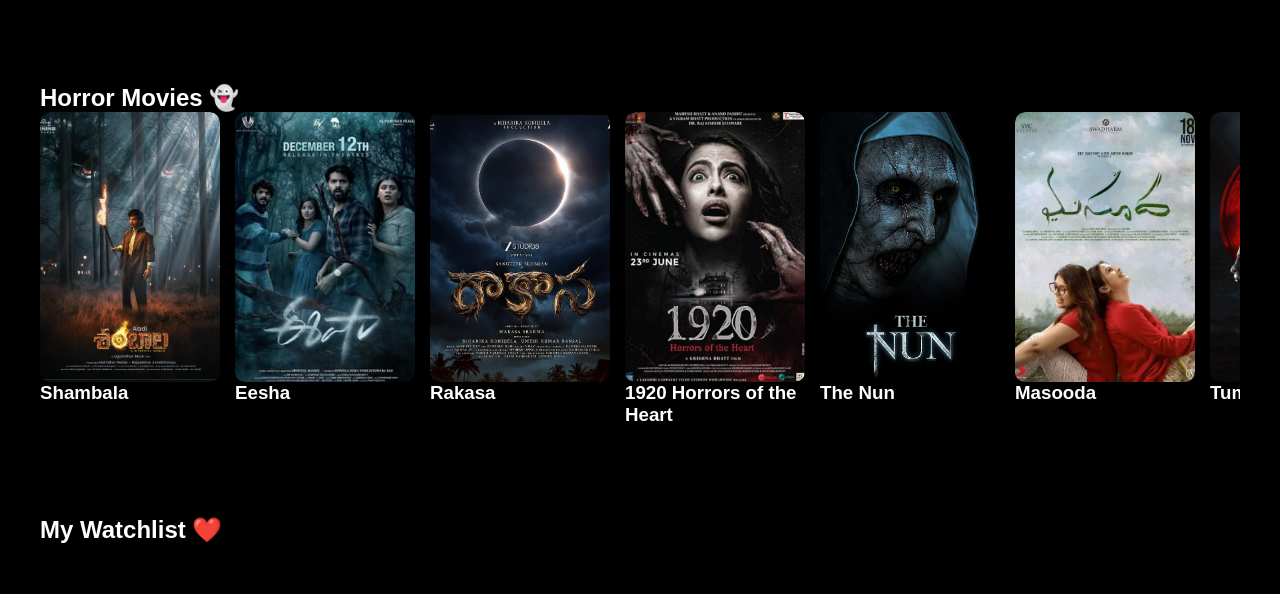
==== commit f11eb4d1: "Update home.html" ====
--- a/home.html
+++ b/home.html
@@ -48,13 +48,8 @@
 
 </button>
 
-<button
-class="logout-btn"
-
-onclick="logout()">
-
-Logout
-
+<button class="logout-btn" onclick="googleLogout()">
+    Logout
 </button>
 
 <button
@@ -325,6 +320,7 @@
   </div>
 
 </div>
-
+<script src="script.js"></script>
+<script type="module" src="firebase.js"></script>
 </body>
 </html>
--- a/home.css
+++ b/home.css
@@ -50,8 +50,8 @@
 padding:10px;
 
 border:none;
-
 border-radius:5px;
+
 }
 
 /* LOGOUT */
@@ -583,7 +583,6 @@
         font-size: 14px !important;
     }
 }
-/* MOBILE FINAL FIX */
 
 /* MOBILE FINAL FIX */
 
@@ -635,3 +634,120 @@
         background-position: center;
     }
 }
+
+.profile-btn{
+padding:10px 15px;
+background:#333;
+color:white;
+border:none;
+border-radius:5px;
+cursor:pointer;
+margin-left:10px;
+}
+
+.profile-popup{
+position:fixed;
+top:0;
+left:0;
+width:100%;
+height:100vh;
+background:rgba(0,0,0,0.8);
+display:none;
+justify-content:center;
+align-items:center;
+z-index:3000;
+}
+
+.profile-content{
+position:relative;
+background:#111;
+color:white;
+padding:30px;
+width:350px;
+border-radius:15px;
+text-align:center;
+box-shadow:0 0 30px rgba(229,9,20,0.5);
+}
+
+
+#profileImage{
+cursor:pointer;
+width:120px;
+height:120px;
+border-radius:50%;
+object-fit:cover;
+margin-bottom:15px;
+border:3px solid #e50914;
+}
+
+.remove-profile-btn{
+
+margin-top:10px;
+
+padding:10px 15px;
+
+background:#e50914;
+
+color:white;
+
+border:none;
+
+border-radius:5px;
+
+cursor:pointer;
+
+}
+
+.remove-profile-btn:hover{
+
+background:#ff1e2d;
+
+}
+
+.theme-btn{
+
+padding:10px 15px;
+
+background:#444;
+
+color:white;
+
+border:none;
+
+border-radius:5px;
+
+cursor:pointer;
+
+margin-left:10px;
+
+}
+
+/* LIGHT MODE */
+
+.light-mode{
+
+background:#f5f5f5;
+
+color:black;
+
+}
+
+.light-mode .navbar{
+
+background:white;
+
+}
+
+.light-mode .movie-card{
+
+background:white;
+
+color:black;
+
+}
+
+.light-mode .hero-content{
+
+color:black;
+
+}
